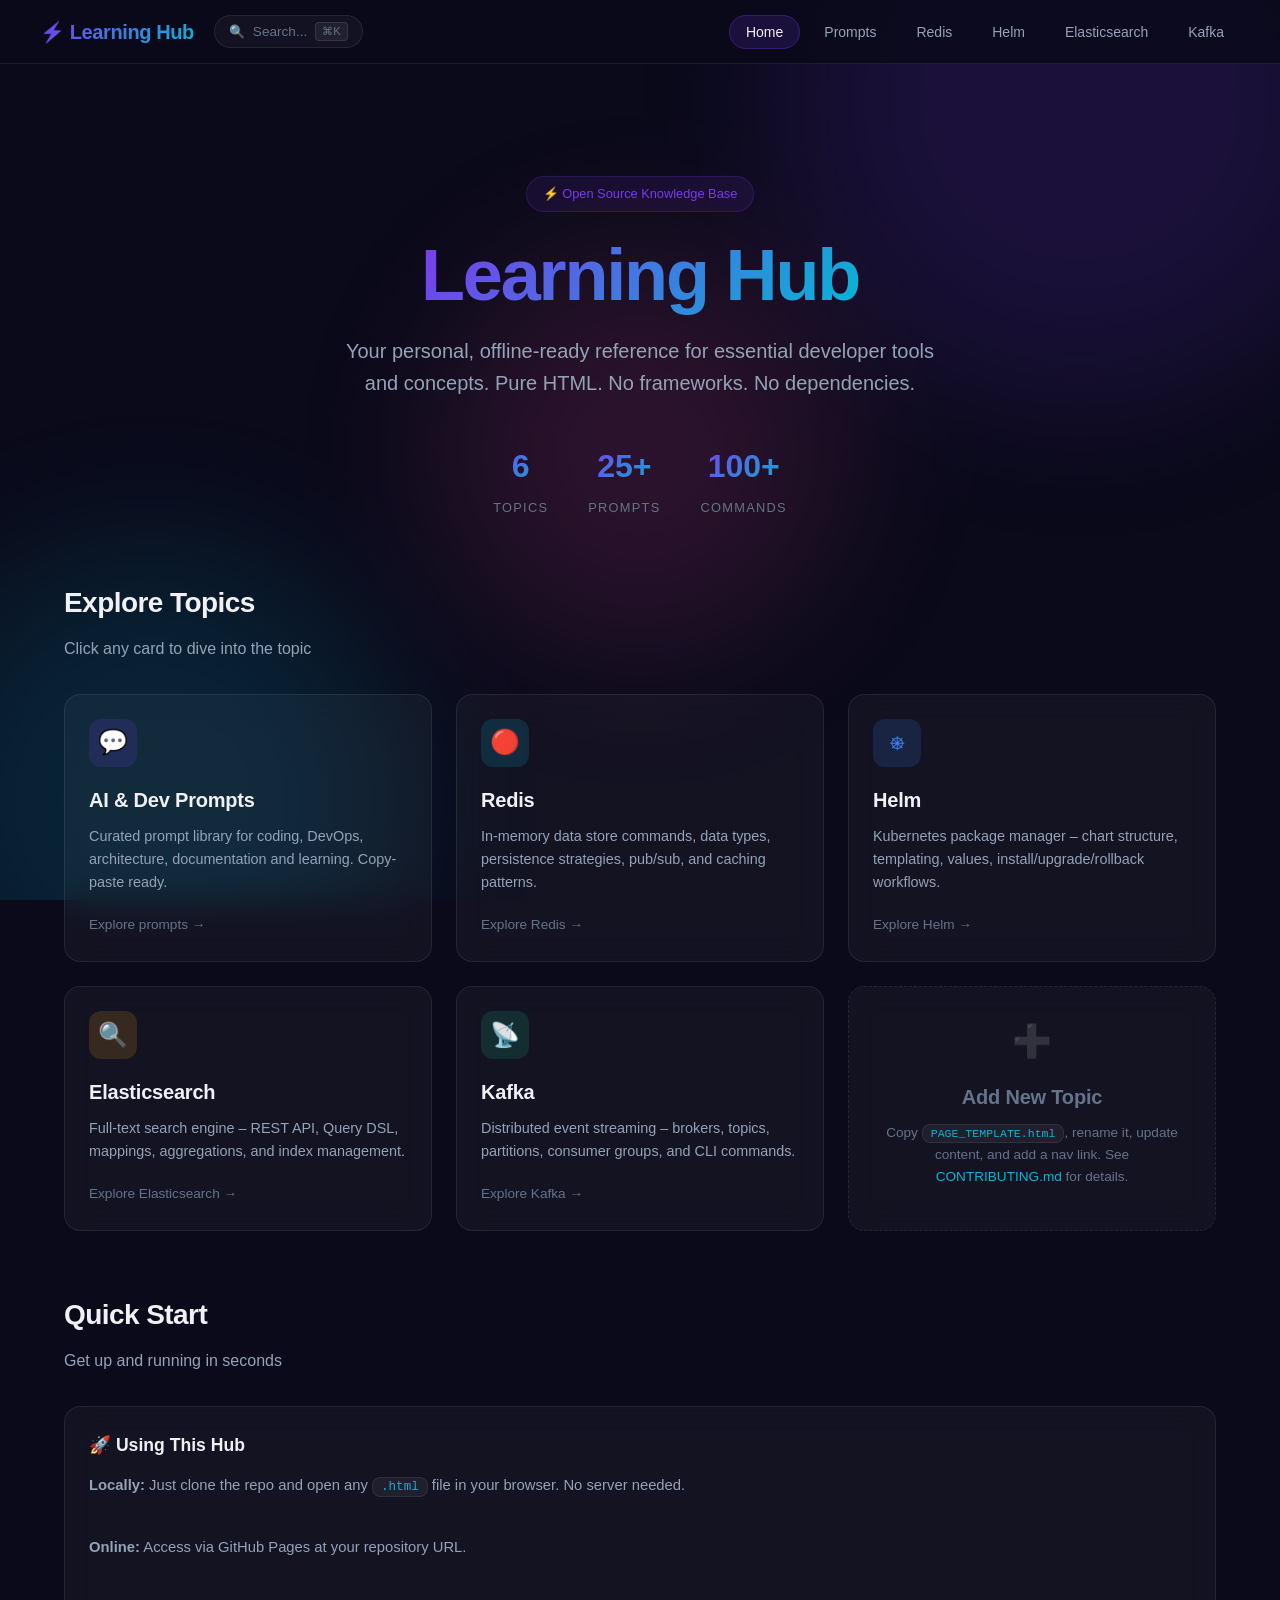
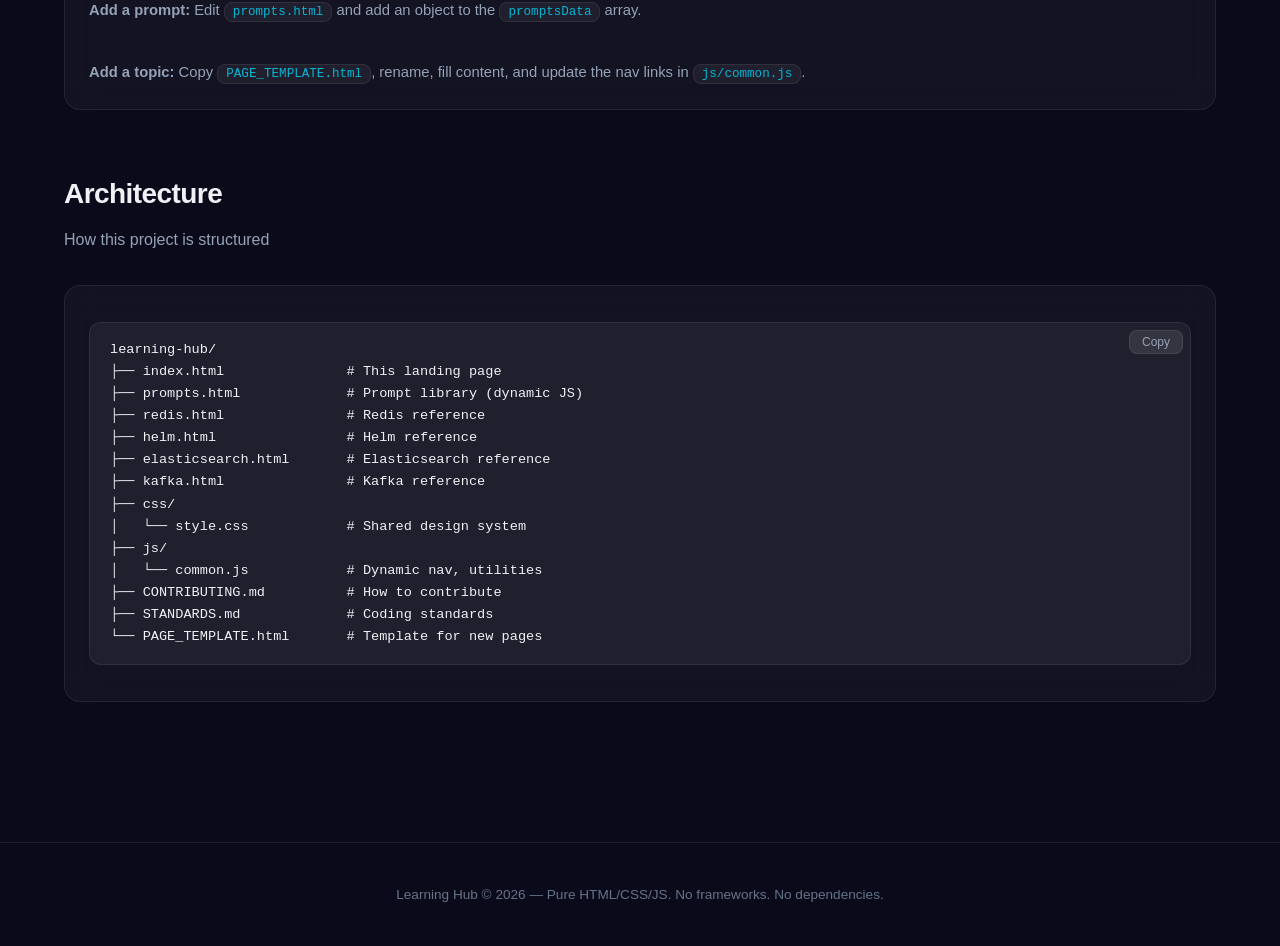
==== index.html @ e958914c "feat: Add global search, deep Kafka concepts, and AGENTS.md standards" ====
<!DOCTYPE html>
<html lang="en">
<head>
  <meta charset="UTF-8">
  <meta name="viewport" content="width=device-width, initial-scale=1.0">
  <title>Learning Hub – Your Personal Knowledge Base</title>
  <meta name="description" content="A curated collection of developer knowledge – prompts, Redis, Helm, Elasticsearch, Kafka and more. Pure HTML/CSS/JS, works offline.">
  <link rel="stylesheet" href="css/style.css">
</head>
<body>
  <div id="bg-orbs-placeholder"></div>
  <div id="nav-placeholder"></div>

  <main class="main-content">
    <div class="container">

      <!-- Hero Section -->
      <section class="hero">
        <div class="hero__badge">⚡ Open Source Knowledge Base</div>
        <h1 class="hero__title">
          <span class="hero__title-gradient">Learning Hub</span>
        </h1>
        <p class="hero__subtitle">
          Your personal, offline-ready reference for essential developer tools and concepts.
          Pure HTML. No frameworks. No dependencies.
        </p>
        <div class="hero__stats">
          <div class="hero__stat">
            <div class="hero__stat-number" id="stat-topics">6</div>
            <div class="hero__stat-label">Topics</div>
          </div>
          <div class="hero__stat">
            <div class="hero__stat-number" id="stat-prompts">25+</div>
            <div class="hero__stat-label">Prompts</div>
          </div>
          <div class="hero__stat">
            <div class="hero__stat-number" id="stat-commands">100+</div>
            <div class="hero__stat-label">Commands</div>
          </div>
        </div>
      </section>

      <!-- Topics Grid -->
      <section class="section reveal">
        <div class="section__header">
          <h2 class="section__title">Explore Topics</h2>
          <p class="section__subtitle">Click any card to dive into the topic</p>
        </div>

        <div class="topic-grid">

          <!-- Prompts -->
          <a href="prompts.html" class="topic-card card" id="card-prompts">
            <div class="topic-card__icon icon--purple">💬</div>
            <h3 class="topic-card__title">AI & Dev Prompts</h3>
            <p class="topic-card__desc">
              Curated prompt library for coding, DevOps, architecture, documentation and learning. Copy-paste ready.
            </p>
            <span class="topic-card__arrow">Explore prompts →</span>
          </a>

          <!-- Redis -->
          <a href="redis.html" class="topic-card card" id="card-redis">
            <div class="topic-card__icon icon--cyan">🔴</div>
            <h3 class="topic-card__title">Redis</h3>
            <p class="topic-card__desc">
              In-memory data store commands, data types, persistence strategies, pub/sub, and caching patterns.
            </p>
            <span class="topic-card__arrow">Explore Redis →</span>
          </a>

          <!-- Helm -->
          <a href="helm.html" class="topic-card card" id="card-helm">
            <div class="topic-card__icon icon--blue">⎈</div>
            <h3 class="topic-card__title">Helm</h3>
            <p class="topic-card__desc">
              Kubernetes package manager – chart structure, templating, values, install/upgrade/rollback workflows.
            </p>
            <span class="topic-card__arrow">Explore Helm →</span>
          </a>

          <!-- Elasticsearch -->
          <a href="elasticsearch.html" class="topic-card card" id="card-elasticsearch">
            <div class="topic-card__icon icon--orange">🔍</div>
            <h3 class="topic-card__title">Elasticsearch</h3>
            <p class="topic-card__desc">
              Full-text search engine – REST API, Query DSL, mappings, aggregations, and index management.
            </p>
            <span class="topic-card__arrow">Explore Elasticsearch →</span>
          </a>

          <!-- Kafka -->
          <a href="kafka.html" class="topic-card card" id="card-kafka">
            <div class="topic-card__icon icon--green">📡</div>
            <h3 class="topic-card__title">Kafka</h3>
            <p class="topic-card__desc">
              Distributed event streaming – brokers, topics, partitions, consumer groups, and CLI commands.
            </p>
            <span class="topic-card__arrow">Explore Kafka →</span>
          </a>

          <!-- Add New Topic Card -->
          <div class="card" id="card-add-new" style="border-style: dashed; display:flex; flex-direction:column; align-items:center; justify-content:center; text-align:center; min-height:200px;">
            <div style="font-size:2rem; margin-bottom:12px; opacity:0.4;">➕</div>
            <h3 class="topic-card__title" style="color: var(--text-muted);">Add New Topic</h3>
            <p class="topic-card__desc" style="color: var(--text-muted); font-size:0.85rem;">
              Copy <code>PAGE_TEMPLATE.html</code>, rename it, update content, and add a nav link.
              See <a href="CONTRIBUTING.md" style="color:var(--accent-cyan);">CONTRIBUTING.md</a> for details.
            </p>
          </div>

        </div>
      </section>

      <!-- Quick Start -->
      <section class="section reveal">
        <div class="section__header">
          <h2 class="section__title">Quick Start</h2>
          <p class="section__subtitle">Get up and running in seconds</p>
        </div>

        <div class="card content-card">
          <div class="content-card__title">🚀 Using This Hub</div>
          <div class="content-card__body">
            <p><strong>Locally:</strong> Just clone the repo and open any <code>.html</code> file in your browser. No server needed.</p>
            <br>
            <p><strong>Online:</strong> Access via GitHub Pages at your repository URL.</p>
            <br>
            <p><strong>Add a prompt:</strong> Edit <code>prompts.html</code> and add an object to the <code>promptsData</code> array.</p>
            <br>
            <p><strong>Add a topic:</strong> Copy <code>PAGE_TEMPLATE.html</code>, rename, fill content, and update the nav links in <code>js/common.js</code>.</p>
          </div>
        </div>
      </section>

      <!-- Architecture -->
      <section class="section reveal">
        <div class="section__header">
          <h2 class="section__title">Architecture</h2>
          <p class="section__subtitle">How this project is structured</p>
        </div>

        <div class="card content-card">
          <div class="code-block">
<pre><code>learning-hub/
├── index.html               # This landing page
├── prompts.html             # Prompt library (dynamic JS)
├── redis.html               # Redis reference
├── helm.html                # Helm reference
├── elasticsearch.html       # Elasticsearch reference
├── kafka.html               # Kafka reference
├── css/
│   └── style.css            # Shared design system
├── js/
│   └── common.js            # Dynamic nav, utilities
├── CONTRIBUTING.md          # How to contribute
├── STANDARDS.md             # Coding standards
└── PAGE_TEMPLATE.html       # Template for new pages</code></pre>
          </div>
        </div>
      </section>

    </div>
  </main>

  <div id="footer-placeholder"></div>
  <script src="js/search-data.js"></script>
  <script src="js/common.js"></script>
</body>
</html>
---- css/style.css ----
/* ============================================
   LEARNING HUB – Design System
   Pure CSS, no dependencies, mobile-first
   ============================================ */

/* --- CSS Variables (Design Tokens) --- */
:root {
  --bg-primary: #0a0a1a;
  --bg-secondary: #0f0f2a;
  --bg-surface: rgba(255, 255, 255, 0.03);
  --bg-surface-hover: rgba(255, 255, 255, 0.06);
  --bg-code: rgba(255, 255, 255, 0.05);

  --accent-purple: #7c3aed;
  --accent-cyan: #06b6d4;
  --accent-pink: #ec4899;
  --accent-green: #10b981;
  --accent-orange: #f59e0b;
  --accent-blue: #3b82f6;

  --gradient-accent: linear-gradient(135deg, var(--accent-purple), var(--accent-cyan));
  --gradient-hero: linear-gradient(135deg, #7c3aed 0%, #06b6d4 50%, #ec4899 100%);
  --gradient-warm: linear-gradient(135deg, var(--accent-orange), var(--accent-pink));

  --text-primary: #f0f0f5;
  --text-secondary: #94a3b8;
  --text-muted: #64748b;
  --text-accent: #a78bfa;

  --glass-bg: rgba(255, 255, 255, 0.04);
  --glass-border: rgba(255, 255, 255, 0.08);
  --glass-blur: blur(16px);
  --glass-shadow: 0 8px 32px rgba(0, 0, 0, 0.3);

  --radius-sm: 8px;
  --radius-md: 12px;
  --radius-lg: 16px;
  --radius-xl: 24px;
  --radius-full: 9999px;

  --transition-fast: all 0.2s cubic-bezier(0.4, 0, 0.2, 1);
  --transition-base: all 0.3s cubic-bezier(0.4, 0, 0.2, 1);
  --transition-slow: all 0.5s cubic-bezier(0.4, 0, 0.2, 1);

  --font-sans: 'Inter', -apple-system, BlinkMacSystemFont, 'Segoe UI', Roboto, sans-serif;
  --font-mono: 'JetBrains Mono', 'Fira Code', 'Cascadia Code', 'SF Mono', Consolas, monospace;

  --container-max: 1200px;
  --nav-height: 64px;
}

/* --- Reset & Base --- */
*, *::before, *::after {
  margin: 0;
  padding: 0;
  box-sizing: border-box;
}

html {
  scroll-behavior: smooth;
  -webkit-text-size-adjust: 100%;
}

body {
  font-family: var(--font-sans);
  background: var(--bg-primary);
  color: var(--text-primary);
  line-height: 1.7;
  min-height: 100vh;
  overflow-x: hidden;
  -webkit-font-smoothing: antialiased;
  -moz-osx-font-smoothing: grayscale;
}

a {
  color: var(--text-accent);
  text-decoration: none;
  transition: var(--transition-fast);
}

a:hover {
  color: var(--accent-cyan);
}

img {
  max-width: 100%;
  display: block;
}

/* --- Background Gradient Orbs --- */
.bg-orbs {
  position: fixed;
  top: 0;
  left: 0;
  width: 100%;
  height: 100%;
  pointer-events: none;
  z-index: 0;
  overflow: hidden;
}

.bg-orb {
  position: absolute;
  border-radius: 50%;
  filter: blur(80px);
  opacity: 0.15;
  animation: orbFloat 20s ease-in-out infinite;
}

.bg-orb--1 {
  width: 600px;
  height: 600px;
  background: var(--accent-purple);
  top: -200px;
  right: -100px;
  animation-delay: 0s;
}

.bg-orb--2 {
  width: 500px;
  height: 500px;
  background: var(--accent-cyan);
  bottom: -150px;
  left: -100px;
  animation-delay: -7s;
}

.bg-orb--3 {
  width: 400px;
  height: 400px;
  background: var(--accent-pink);
  top: 50%;
  left: 50%;
  transform: translate(-50%, -50%);
  animation-delay: -14s;
}

@keyframes orbFloat {
  0%, 100% { transform: translate(0, 0) scale(1); }
  25% { transform: translate(30px, -40px) scale(1.05); }
  50% { transform: translate(-20px, 20px) scale(0.95); }
  75% { transform: translate(40px, 30px) scale(1.02); }
}

/* --- Navigation --- */
.nav {
  position: fixed;
  top: 0;
  left: 0;
  right: 0;
  height: var(--nav-height);
  background: rgba(10, 10, 26, 0.85);
  backdrop-filter: var(--glass-blur);
  -webkit-backdrop-filter: var(--glass-blur);
  border-bottom: 1px solid var(--glass-border);
  z-index: 1000;
  display: flex;
  align-items: center;
  padding: 0 24px;
}

.nav__container {
  max-width: var(--container-max);
  width: 100%;
  margin: 0 auto;
  display: flex;
  align-items: center;
  justify-content: space-between;
}

.nav__logo {
  font-size: 1.25rem;
  font-weight: 700;
  background: var(--gradient-accent);
  -webkit-background-clip: text;
  -webkit-text-fill-color: transparent;
  background-clip: text;
  letter-spacing: -0.02em;
}

.nav__links {
  display: flex;
  gap: 8px;
  list-style: none;
  align-items: center;
}

.nav__link {
  padding: 8px 16px;
  border-radius: var(--radius-full);
  color: var(--text-secondary);
  font-size: 0.875rem;
  font-weight: 500;
  transition: var(--transition-fast);
  white-space: nowrap;
}

.nav__link:hover {
  color: var(--text-primary);
  background: var(--bg-surface-hover);
}

.nav__link--active {
  color: var(--text-primary);
  background: rgba(124, 58, 237, 0.15);
  border: 1px solid rgba(124, 58, 237, 0.3);
}

/* Mobile hamburger */
.nav__toggle {
  display: none;
  flex-direction: column;
  gap: 5px;
  background: none;
  border: none;
  cursor: pointer;
  padding: 8px;
  z-index: 1001;
}

.nav__toggle span {
  width: 24px;
  height: 2px;
  background: var(--text-primary);
  border-radius: 2px;
  transition: var(--transition-base);
}

.nav__toggle.active span:nth-child(1) {
  transform: rotate(45deg) translate(5px, 5px);
}

.nav__toggle.active span:nth-child(2) {
  opacity: 0;
}

.nav__toggle.active span:nth-child(3) {
  transform: rotate(-45deg) translate(5px, -5px);
}

/* --- Container --- */
.container {
  max-width: var(--container-max);
  margin: 0 auto;
  padding: 0 24px;
  position: relative;
  z-index: 1;
}

.main-content {
  padding-top: calc(var(--nav-height) + 32px);
  padding-bottom: 80px;
  min-height: 100vh;
}

/* --- Hero Section --- */
.hero {
  text-align: center;
  padding: 80px 0 60px;
}

.hero__badge {
  display: inline-flex;
  align-items: center;
  gap: 8px;
  padding: 6px 16px;
  background: rgba(124, 58, 237, 0.1);
  border: 1px solid rgba(124, 58, 237, 0.2);
  border-radius: var(--radius-full);
  font-size: 0.8rem;
  color: var(--accent-purple);
  margin-bottom: 24px;
  font-weight: 500;
}

.hero__title {
  font-size: clamp(2.5rem, 6vw, 4.5rem);
  font-weight: 800;
  line-height: 1.1;
  letter-spacing: -0.03em;
  margin-bottom: 20px;
}

.hero__title-gradient {
  background: var(--gradient-hero);
  -webkit-background-clip: text;
  -webkit-text-fill-color: transparent;
  background-clip: text;
  background-size: 200% 200%;
  animation: gradientShift 5s ease-in-out infinite;
}

@keyframes gradientShift {
  0%, 100% { background-position: 0% 50%; }
  50% { background-position: 100% 50%; }
}

.hero__subtitle {
  font-size: clamp(1rem, 2vw, 1.25rem);
  color: var(--text-secondary);
  max-width: 600px;
  margin: 0 auto 40px;
  line-height: 1.6;
}

.hero__stats {
  display: flex;
  justify-content: center;
  gap: 40px;
  flex-wrap: wrap;
}

.hero__stat {
  text-align: center;
}

.hero__stat-number {
  font-size: 2rem;
  font-weight: 700;
  background: var(--gradient-accent);
  -webkit-background-clip: text;
  -webkit-text-fill-color: transparent;
  background-clip: text;
}

.hero__stat-label {
  font-size: 0.8rem;
  color: var(--text-muted);
  text-transform: uppercase;
  letter-spacing: 0.1em;
  margin-top: 4px;
}

/* --- Section --- */
.section {
  margin-bottom: 60px;
}

.section__header {
  margin-bottom: 32px;
}

.section__title {
  font-size: 1.75rem;
  font-weight: 700;
  letter-spacing: -0.02em;
  margin-bottom: 8px;
}

.section__subtitle {
  color: var(--text-secondary);
  font-size: 1rem;
}

/* --- Glass Card --- */
.card {
  background: var(--glass-bg);
  backdrop-filter: var(--glass-blur);
  -webkit-backdrop-filter: var(--glass-blur);
  border: 1px solid var(--glass-border);
  border-radius: var(--radius-lg);
  padding: 24px;
  transition: var(--transition-base);
  position: relative;
  overflow: hidden;
}

.card::before {
  content: '';
  position: absolute;
  top: 0;
  left: 0;
  right: 0;
  height: 1px;
  background: linear-gradient(90deg, transparent, rgba(255,255,255,0.1), transparent);
  opacity: 0;
  transition: var(--transition-base);
}

.card:hover {
  background: var(--bg-surface-hover);
  border-color: rgba(255, 255, 255, 0.12);
  transform: translateY(-2px);
  box-shadow: var(--glass-shadow);
}

.card:hover::before {
  opacity: 1;
}

/* --- Topic Card (Landing Page) --- */
.topic-grid {
  display: grid;
  grid-template-columns: repeat(auto-fill, minmax(320px, 1fr));
  gap: 24px;
}

.topic-card {
  cursor: pointer;
  text-decoration: none;
  color: inherit;
  display: block;
}

.topic-card__icon {
  width: 48px;
  height: 48px;
  border-radius: var(--radius-md);
  display: flex;
  align-items: center;
  justify-content: center;
  font-size: 1.5rem;
  margin-bottom: 16px;
  transition: var(--transition-base);
}

.topic-card__title {
  font-size: 1.25rem;
  font-weight: 600;
  margin-bottom: 8px;
  letter-spacing: -0.01em;
}

.topic-card__desc {
  color: var(--text-secondary);
  font-size: 0.9rem;
  line-height: 1.6;
  margin-bottom: 16px;
}

.topic-card__arrow {
  color: var(--text-muted);
  font-size: 0.85rem;
  font-weight: 500;
  transition: var(--transition-fast);
  display: inline-flex;
  align-items: center;
  gap: 6px;
}

.topic-card:hover .topic-card__arrow {
  color: var(--accent-cyan);
  gap: 10px;
}

/* Icon color variants */
.icon--purple { background: rgba(124, 58, 237, 0.15); color: var(--accent-purple); }
.icon--cyan { background: rgba(6, 182, 212, 0.15); color: var(--accent-cyan); }
.icon--pink { background: rgba(236, 72, 153, 0.15); color: var(--accent-pink); }
.icon--green { background: rgba(16, 185, 129, 0.15); color: var(--accent-green); }
.icon--orange { background: rgba(245, 158, 11, 0.15); color: var(--accent-orange); }
.icon--blue { background: rgba(59, 130, 246, 0.15); color: var(--accent-blue); }

/* --- Content Cards (Topic Pages) --- */
.content-card {
  margin-bottom: 24px;
}

.content-card__title {
  font-size: 1.1rem;
  font-weight: 600;
  margin-bottom: 12px;
  display: flex;
  align-items: center;
  gap: 8px;
}

.content-card__body {
  color: var(--text-secondary);
  font-size: 0.925rem;
  line-height: 1.7;
}

/* --- Code Blocks --- */
pre {
  background: var(--bg-code);
  border: 1px solid var(--glass-border);
  border-radius: var(--radius-md);
  padding: 16px 20px;
  overflow-x: auto;
  margin: 12px 0;
  position: relative;
}

code {
  font-family: var(--font-mono);
  font-size: 0.85rem;
  line-height: 1.6;
}

:not(pre) > code {
  background: var(--bg-code);
  border: 1px solid var(--glass-border);
  padding: 2px 8px;
  border-radius: var(--radius-sm);
  font-size: 0.85em;
  color: var(--accent-cyan);
}

.code-block {
  position: relative;
}

.code-block__copy {
  position: absolute;
  top: 8px;
  right: 8px;
  background: rgba(255, 255, 255, 0.1);
  border: 1px solid var(--glass-border);
  color: var(--text-secondary);
  padding: 4px 12px;
  border-radius: var(--radius-sm);
  font-size: 0.75rem;
  cursor: pointer;
  transition: var(--transition-fast);
  font-family: var(--font-sans);
}

.code-block__copy:hover {
  background: rgba(255, 255, 255, 0.15);
  color: var(--text-primary);
}

/* --- Tables --- */
.table-wrapper {
  overflow-x: auto;
  margin: 12px 0;
  border-radius: var(--radius-md);
  border: 1px solid var(--glass-border);
}

table {
  width: 100%;
  border-collapse: collapse;
  font-size: 0.9rem;
}

thead {
  background: rgba(255, 255, 255, 0.05);
}

th {
  text-align: left;
  padding: 12px 16px;
  font-weight: 600;
  font-size: 0.8rem;
  text-transform: uppercase;
  letter-spacing: 0.05em;
  color: var(--text-secondary);
  border-bottom: 1px solid var(--glass-border);
}

td {
  padding: 10px 16px;
  border-bottom: 1px solid rgba(255, 255, 255, 0.03);
  color: var(--text-secondary);
}

tr:hover td {
  background: rgba(255, 255, 255, 0.02);
}

td code {
  color: var(--accent-cyan);
}

/* --- Filter / Search Bar --- */
.filter-bar {
  display: flex;
  flex-wrap: wrap;
  gap: 12px;
  align-items: center;
  margin-bottom: 24px;
}

.search-input {
  flex: 1;
  min-width: 200px;
  background: var(--glass-bg);
  border: 1px solid var(--glass-border);
  border-radius: var(--radius-full);
  padding: 10px 20px;
  color: var(--text-primary);
  font-family: var(--font-sans);
  font-size: 0.9rem;
  outline: none;
  transition: var(--transition-fast);
}

.search-input::placeholder {
  color: var(--text-muted);
}

.search-input:focus {
  border-color: rgba(124, 58, 237, 0.5);
  box-shadow: 0 0 0 3px rgba(124, 58, 237, 0.1);
}

.filter-btn {
  padding: 8px 18px;
  border-radius: var(--radius-full);
  border: 1px solid var(--glass-border);
  background: transparent;
  color: var(--text-secondary);
  font-family: var(--font-sans);
  font-size: 0.85rem;
  cursor: pointer;
  transition: var(--transition-fast);
  white-space: nowrap;
}

.filter-btn:hover {
  border-color: rgba(124, 58, 237, 0.4);
  color: var(--text-primary);
}

.filter-btn--active {
  background: rgba(124, 58, 237, 0.15);
  border-color: rgba(124, 58, 237, 0.4);
  color: var(--accent-purple);
}

/* --- Prompt Card --- */
.prompt-card {
  margin-bottom: 16px;
}

.prompt-card__header {
  display: flex;
  justify-content: space-between;
  align-items: flex-start;
  margin-bottom: 8px;
  gap: 12px;
}

.prompt-card__title {
  font-weight: 600;
  font-size: 1rem;
}

.prompt-card__category {
  font-size: 0.75rem;
  padding: 3px 10px;
  border-radius: var(--radius-full);
  background: rgba(124, 58, 237, 0.12);
  color: var(--accent-purple);
  white-space: nowrap;
  font-weight: 500;
}

.prompt-card__text {
  color: var(--text-secondary);
  font-size: 0.9rem;
  line-height: 1.7;
  margin-bottom: 12px;
}

.prompt-card__tags {
  display: flex;
  flex-wrap: wrap;
  gap: 6px;
  margin-bottom: 12px;
}

.prompt-card__tag {
  font-size: 0.72rem;
  padding: 2px 8px;
  border-radius: var(--radius-full);
  background: rgba(6, 182, 212, 0.1);
  color: var(--accent-cyan);
}

.prompt-card__copy {
  display: inline-flex;
  align-items: center;
  gap: 6px;
  padding: 6px 14px;
  border-radius: var(--radius-sm);
  border: 1px solid var(--glass-border);
  background: transparent;
  color: var(--text-secondary);
  font-family: var(--font-sans);
  font-size: 0.8rem;
  cursor: pointer;
  transition: var(--transition-fast);
}

.prompt-card__copy:hover {
  background: rgba(255, 255, 255, 0.05);
  color: var(--text-primary);
}

/* --- Info Box --- */
.info-box {
  background: rgba(124, 58, 237, 0.08);
  border: 1px solid rgba(124, 58, 237, 0.2);
  border-radius: var(--radius-md);
  padding: 20px;
  margin-bottom: 32px;
}

.info-box__title {
  font-weight: 600;
  margin-bottom: 8px;
  color: var(--accent-purple);
  display: flex;
  align-items: center;
  gap: 8px;
}

.info-box__text {
  color: var(--text-secondary);
  font-size: 0.9rem;
  line-height: 1.7;
}

/* --- Scroll-to-top --- */
.scroll-top {
  position: fixed;
  bottom: 24px;
  right: 24px;
  width: 44px;
  height: 44px;
  border-radius: 50%;
  background: var(--gradient-accent);
  border: none;
  color: white;
  font-size: 1.25rem;
  cursor: pointer;
  z-index: 999;
  opacity: 0;
  transform: translateY(20px);
  transition: var(--transition-base);
  display: flex;
  align-items: center;
  justify-content: center;
  box-shadow: 0 4px 20px rgba(124, 58, 237, 0.3);
}

.scroll-top.visible {
  opacity: 1;
  transform: translateY(0);
}

.scroll-top:hover {
  transform: translateY(-2px);
  box-shadow: 0 6px 25px rgba(124, 58, 237, 0.4);
}

/* --- Footer --- */
.footer {
  text-align: center;
  padding: 40px 24px;
  border-top: 1px solid var(--glass-border);
  color: var(--text-muted);
  font-size: 0.85rem;
}

/* --- Scroll Reveal Animation --- */
.reveal {
  opacity: 0;
  transform: translateY(24px);
  transition: opacity 0.6s ease, transform 0.6s ease;
}

.reveal.revealed {
  opacity: 1;
  transform: translateY(0);
}

/* --- Badges --- */
.badge {
  display: inline-flex;
  align-items: center;
  gap: 4px;
  padding: 3px 10px;
  border-radius: var(--radius-full);
  font-size: 0.72rem;
  font-weight: 500;
}

.badge--purple { background: rgba(124,58,237,0.12); color: var(--accent-purple); }
.badge--cyan { background: rgba(6,182,212,0.12); color: var(--accent-cyan); }
.badge--green { background: rgba(16,185,129,0.12); color: var(--accent-green); }
.badge--pink { background: rgba(236,72,153,0.12); color: var(--accent-pink); }
.badge--orange { background: rgba(245,158,11,0.12); color: var(--accent-orange); }

/* --- Mobile Responsive --- */
@media (max-width: 768px) {
  .nav__links {
    position: fixed;
    top: 0;
    right: -100%;
    width: 280px;
    height: 100vh;
    background: rgba(10, 10, 26, 0.98);
    backdrop-filter: var(--glass-blur);
    -webkit-backdrop-filter: var(--glass-blur);
    flex-direction: column;
    padding: 80px 24px 24px;
    gap: 4px;
    transition: var(--transition-base);
    border-left: 1px solid var(--glass-border);
  }

  .nav__links.open {
    right: 0;
  }

  .nav__link {
    width: 100%;
    padding: 12px 16px;
    border-radius: var(--radius-md);
  }

  .nav__toggle {
    display: flex;
  }

  .hero {
    padding: 40px 0 40px;
  }

  .hero__stats {
    gap: 24px;
  }

  .topic-grid {
    grid-template-columns: 1fr;
    gap: 16px;
  }

  .filter-bar {
    flex-direction: column;
    align-items: stretch;
  }

  .search-input {
    min-width: unset;
  }

  .section__title {
    font-size: 1.4rem;
  }

  .card {
    padding: 20px;
  }

  .prompt-card__header {
    flex-direction: column;
    gap: 6px;
  }
}

@media (max-width: 480px) {
  .hero__title {
    font-size: 2rem;
  }

  .hero__subtitle {
    font-size: 0.95rem;
  }

  .container {
    padding: 0 16px;
  }

  .hero__stat-number {
    font-size: 1.5rem;
  }
}

/* --- Page-specific accent overrides --- */
.page--prompts .topic-card__icon,
.page--prompts .info-box {
  border-color: rgba(124, 58, 237, 0.2);
}

.page--redis .section__title { color: #ef4444; }
.page--helm .section__title { color: #3b82f6; }
.page--elasticsearch .section__title { color: #f59e0b; }
.page--kafka .section__title { color: #10b981; }

/* --- Utility Classes --- */
.text-gradient {
  background: var(--gradient-accent);
  -webkit-background-clip: text;
  -webkit-text-fill-color: transparent;
  background-clip: text;
}

.mt-1 { margin-top: 8px; }
.mt-2 { margin-top: 16px; }
.mt-3 { margin-top: 24px; }
.mb-1 { margin-bottom: 8px; }
.mb-2 { margin-bottom: 16px; }
.mb-3 { margin-bottom: 24px; }
.text-center { text-align: center; }
.text-muted { color: var(--text-muted); }

/* --- Nav Search Button --- */
.nav__search-btn {
  display: flex;
  align-items: center;
  gap: 8px;
  padding: 6px 14px;
  background: var(--glass-bg);
  border: 1px solid var(--glass-border);
  border-radius: var(--radius-full);
  color: var(--text-muted);
  font-family: var(--font-sans);
  font-size: 0.85rem;
  cursor: pointer;
  transition: var(--transition-fast);
  margin: 0 auto 0 20px;
  max-width: 220px;
  flex-shrink: 0;
}

.nav__search-btn:hover {
  border-color: rgba(124, 58, 237, 0.4);
  color: var(--text-secondary);
  background: var(--bg-surface-hover);
}

.nav__search-icon { font-size: 0.8rem; }

.nav__search-label {
  flex: 1;
  text-align: left;
  white-space: nowrap;
  overflow: hidden;
  text-overflow: ellipsis;
}

.nav__search-shortcut {
  font-size: 0.7rem;
  padding: 2px 6px;
  background: rgba(255, 255, 255, 0.06);
  border: 1px solid rgba(255, 255, 255, 0.1);
  border-radius: 4px;
  color: var(--text-muted);
}

@media (max-width: 768px) {
  .nav__search-btn {
    margin: 0 8px 0 auto;
    padding: 6px 10px;
    max-width: unset;
  }
  .nav__search-label,
  .nav__search-shortcut { display: none; }
}

/* --- Global Search Overlay --- */
.search-overlay {
  position: fixed;
  inset: 0;
  z-index: 9999;
  background: rgba(0, 0, 0, 0.6);
  backdrop-filter: blur(4px);
  -webkit-backdrop-filter: blur(4px);
  display: flex;
  align-items: flex-start;
  justify-content: center;
  padding-top: 12vh;
  opacity: 0;
  visibility: hidden;
  transition: opacity 0.2s ease, visibility 0.2s ease;
}

.search-overlay.active {
  opacity: 1;
  visibility: visible;
}

.search-modal {
  width: 90%;
  max-width: 640px;
  background: rgba(15, 15, 42, 0.98);
  border: 1px solid var(--glass-border);
  border-radius: var(--radius-lg);
  box-shadow: 0 20px 60px rgba(0, 0, 0, 0.5);
  overflow: hidden;
  transform: translateY(-10px) scale(0.98);
  transition: transform 0.2s ease;
}

.search-overlay.active .search-modal {
  transform: translateY(0) scale(1);
}

.search-modal__header {
  display: flex;
  align-items: center;
  gap: 12px;
  padding: 16px 20px;
  border-bottom: 1px solid var(--glass-border);
}

.search-modal__icon {
  font-size: 1.1rem;
  flex-shrink: 0;
}

.search-modal__input {
  flex: 1;
  background: transparent;
  border: none;
  outline: none;
  color: var(--text-primary);
  font-family: var(--font-sans);
  font-size: 1rem;
}

.search-modal__input::placeholder {
  color: var(--text-muted);
}

.search-modal__close {
  background: rgba(255, 255, 255, 0.06);
  border: 1px solid rgba(255, 255, 255, 0.1);
  border-radius: 4px;
  color: var(--text-muted);
  font-family: var(--font-sans);
  font-size: 0.7rem;
  padding: 3px 8px;
  cursor: pointer;
  flex-shrink: 0;
}

.search-modal__results {
  max-height: 400px;
  overflow-y: auto;
  padding: 8px;
}

.search-modal__empty {
  padding: 32px 16px;
  text-align: center;
  color: var(--text-muted);
  font-size: 0.9rem;
}

.search-result {
  display: block;
  padding: 12px 16px;
  border-radius: var(--radius-md);
  text-decoration: none;
  color: inherit;
  transition: var(--transition-fast);
  cursor: pointer;
  border: 1px solid transparent;
}

.search-result:hover,
.search-result--selected {
  background: rgba(124, 58, 237, 0.1);
  border-color: rgba(124, 58, 237, 0.2);
}

.search-result__page {
  font-size: 0.72rem;
  text-transform: uppercase;
  letter-spacing: 0.08em;
  color: var(--accent-purple);
  margin-bottom: 2px;
}

.search-result__section {
  font-size: 0.95rem;
  font-weight: 600;
  color: var(--text-primary);
  margin-bottom: 4px;
}

.search-result__preview {
  font-size: 0.82rem;
  color: var(--text-muted);
  line-height: 1.5;
  overflow: hidden;
  text-overflow: ellipsis;
  white-space: nowrap;
}

.search-result__preview mark {
  background: rgba(124, 58, 237, 0.3);
  color: var(--text-primary);
  border-radius: 2px;
  padding: 0 2px;
}

.search-modal__more {
  padding: 12px 16px;
  text-align: center;
  color: var(--text-muted);
  font-size: 0.8rem;
}

.search-modal__footer {
  display: flex;
  gap: 16px;
  padding: 10px 20px;
  border-top: 1px solid var(--glass-border);
  justify-content: center;
}

.search-modal__hint {
  font-size: 0.72rem;
  color: var(--text-muted);
  display: flex;
  align-items: center;
  gap: 4px;
}

.search-modal__hint kbd {
  background: rgba(255, 255, 255, 0.06);
  border: 1px solid rgba(255, 255, 255, 0.1);
  border-radius: 3px;
  padding: 1px 5px;
  font-family: var(--font-sans);
  font-size: 0.68rem;
}

/* --- Paragraph & List Styles (content pages) --- */
.content-card__body p {
  margin-bottom: 12px;
}

.content-card__body p:last-child {
  margin-bottom: 0;
}

.content-card__body ul,
.content-card__body ol {
  padding-left: 20px;
  margin-bottom: 12px;
}

.content-card__body li {
  margin-bottom: 6px;
  color: var(--text-secondary);
  line-height: 1.7;
}
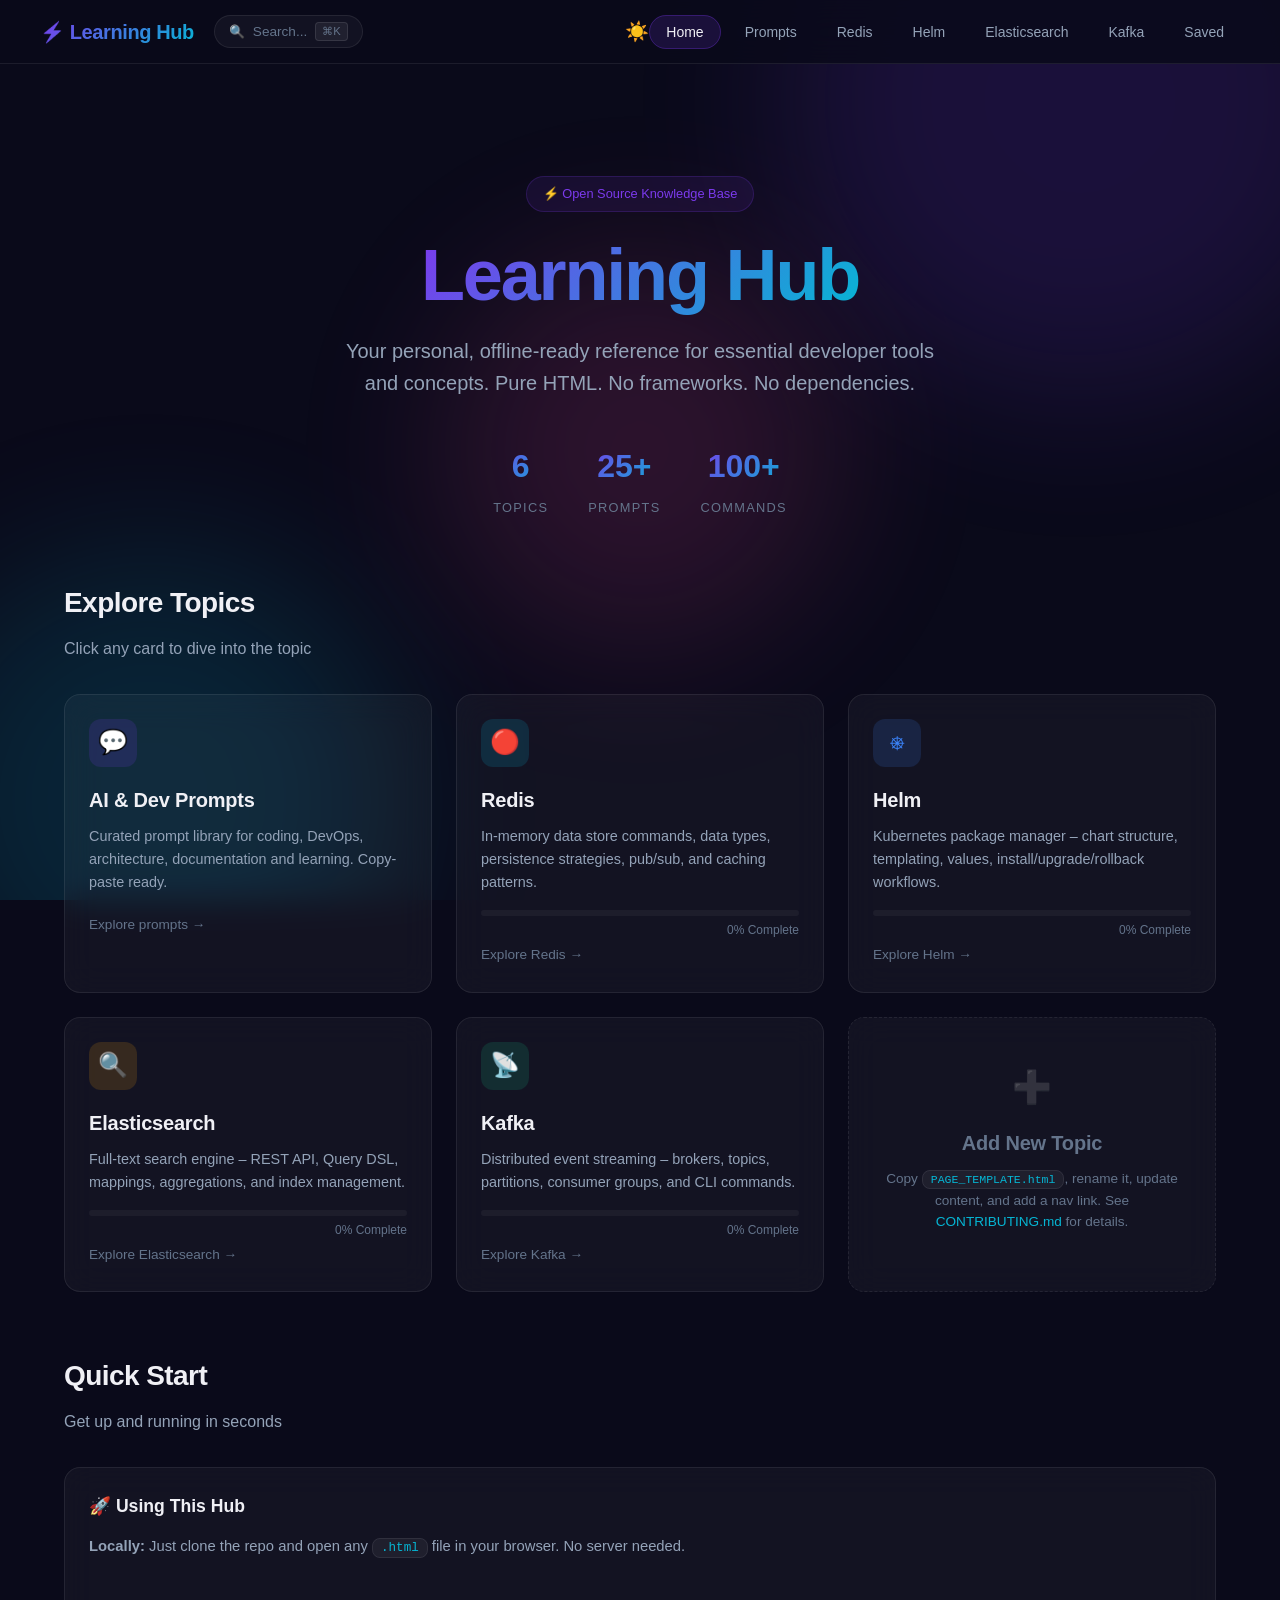
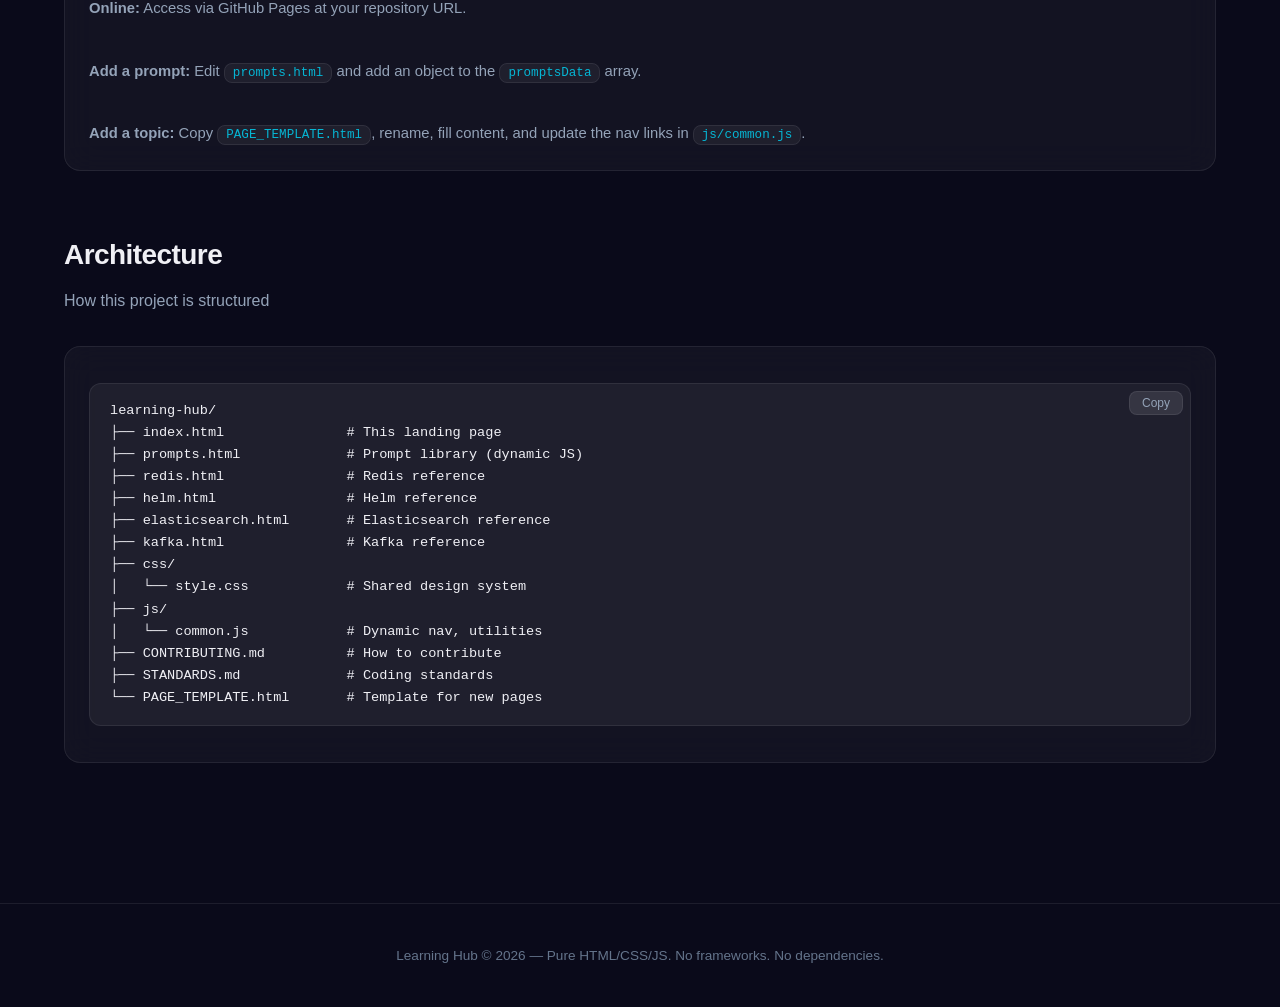
==== commit 66219afb: "feat: Add interactive localStorage features (Theme, Bookmarks, Progress)" ====
--- a/index.html
+++ b/index.html
@@ -56,6 +56,10 @@
             <p class="topic-card__desc">
               Curated prompt library for coding, DevOps, architecture, documentation and learning. Copy-paste ready.
             </p>
+            <div class="topic-progress" data-page="prompts" data-total="0">
+              <div class="topic-progress-bar"><div class="topic-progress-fill"></div></div>
+              <span class="topic-progress-text"></span>
+            </div>
             <span class="topic-card__arrow">Explore prompts →</span>
           </a>
 
@@ -66,6 +70,10 @@
             <p class="topic-card__desc">
               In-memory data store commands, data types, persistence strategies, pub/sub, and caching patterns.
             </p>
+            <div class="topic-progress" data-page="redis" data-total="7">
+              <div class="topic-progress-bar"><div class="topic-progress-fill"></div></div>
+              <span class="topic-progress-text">0%</span>
+            </div>
             <span class="topic-card__arrow">Explore Redis →</span>
           </a>
 
@@ -76,6 +84,10 @@
             <p class="topic-card__desc">
               Kubernetes package manager – chart structure, templating, values, install/upgrade/rollback workflows.
             </p>
+            <div class="topic-progress" data-page="helm" data-total="6">
+              <div class="topic-progress-bar"><div class="topic-progress-fill"></div></div>
+              <span class="topic-progress-text">0%</span>
+            </div>
             <span class="topic-card__arrow">Explore Helm →</span>
           </a>
 
@@ -86,6 +98,10 @@
             <p class="topic-card__desc">
               Full-text search engine – REST API, Query DSL, mappings, aggregations, and index management.
             </p>
+            <div class="topic-progress" data-page="elasticsearch" data-total="6">
+              <div class="topic-progress-bar"><div class="topic-progress-fill"></div></div>
+              <span class="topic-progress-text">0%</span>
+            </div>
             <span class="topic-card__arrow">Explore Elasticsearch →</span>
           </a>
 
@@ -96,6 +112,10 @@
             <p class="topic-card__desc">
               Distributed event streaming – brokers, topics, partitions, consumer groups, and CLI commands.
             </p>
+            <div class="topic-progress" data-page="kafka" data-total="6">
+              <div class="topic-progress-bar"><div class="topic-progress-fill"></div></div>
+              <span class="topic-progress-text">0%</span>
+            </div>
             <span class="topic-card__arrow">Explore Kafka →</span>
           </a>
 
@@ -166,5 +186,29 @@
   <div id="footer-placeholder"></div>
   <script src="js/search-data.js"></script>
   <script src="js/common.js"></script>
+  <script>
+    document.addEventListener('DOMContentLoaded', function() {
+      // Initialize progress bars
+      if (window.LearningHubStorage) {
+        var progressElements = document.querySelectorAll('.topic-progress');
+        for (var i = 0; i < progressElements.length; i++) {
+          var el = progressElements[i];
+          var pageId = el.getAttribute('data-page');
+          var total = parseInt(el.getAttribute('data-total'), 10);
+          
+          if (total > 0) {
+            var percent = window.LearningHubStorage.getTopicProgress(pageId, total);
+            var fill = el.querySelector('.topic-progress-fill');
+            var text = el.querySelector('.topic-progress-text');
+            
+            if (fill) fill.style.width = percent + '%';
+            if (text) text.innerText = percent + '% Complete';
+          } else {
+            el.style.display = 'none'; // Hide if no sections are available to track
+          }
+        }
+      }
+    });
+  </script>
 </body>
 </html>
--- a/css/style.css
+++ b/css/style.css
@@ -47,6 +47,24 @@
 
   --container-max: 1200px;
   --nav-height: 64px;
+}
+
+/* --- Light Mode Variables --- */
+body.theme-light {
+  --bg-primary: #f8fafc;
+  --bg-secondary: #f1f5f9;
+  --bg-surface: rgba(255, 255, 255, 0.7);
+  --bg-surface-hover: rgba(255, 255, 255, 0.9);
+  --bg-code: rgba(15, 23, 42, 0.05);
+
+  --text-primary: #0f172a;
+  --text-secondary: #334155;
+  --text-muted: #64748b;
+  --text-accent: #6d28d9;
+
+  --glass-bg: rgba(255, 255, 255, 0.8);
+  --glass-border: rgba(0, 0, 0, 0.05);
+  --glass-shadow: 0 8px 32px rgba(0, 0, 0, 0.05);
 }
 
 /* --- Reset & Base --- */
@@ -1143,3 +1161,99 @@
   color: var(--text-secondary);
   line-height: 1.7;
 }
+
+/* --- Interactive Feature Styles --- */
+
+/* Bookmark Button */
+.bookmark-btn {
+  background: var(--glass-bg);
+  border: 1px solid var(--glass-border);
+  color: var(--text-muted);
+  width: 32px;
+  height: 32px;
+  border-radius: var(--radius-md);
+  display: inline-flex;
+  align-items: center;
+  justify-content: center;
+  cursor: pointer;
+  transition: var(--transition-fast);
+  font-size: 1.1rem;
+}
+.bookmark-btn:hover {
+  background: var(--bg-surface-hover);
+  color: var(--accent-orange);
+  transform: scale(1.1);
+}
+.bookmark-btn.active {
+  color: var(--accent-orange);
+  border-color: var(--accent-orange);
+  background: rgba(245, 158, 11, 0.1);
+}
+
+/* Mark as Read Button */
+.mark-read-btn {
+  background: var(--glass-bg);
+  border: 1px solid var(--glass-border);
+  color: var(--text-secondary);
+  padding: 8px 16px;
+  border-radius: var(--radius-full);
+  display: inline-flex;
+  align-items: center;
+  gap: 8px;
+  cursor: pointer;
+  font-family: var(--font-sans);
+  font-size: 0.9rem;
+  font-weight: 500;
+  transition: var(--transition-fast);
+  margin-top: 16px;
+}
+.mark-read-btn:hover {
+  background: var(--bg-surface-hover);
+  border-color: var(--accent-green);
+  color: var(--text-primary);
+}
+.mark-read-btn.completed {
+  background: rgba(16, 185, 129, 0.1);
+  border-color: var(--accent-green);
+  color: var(--accent-green);
+}
+.mark-read-btn.completed::before {
+  content: '✓';
+  font-weight: bold;
+}
+.mark-read-btn:not(.completed)::before {
+  content: '○';
+}
+
+/* Section Completion Styling */
+.section.completed .section__title {
+  text-decoration: line-through;
+  opacity: 0.7;
+}
+
+/* Progress Ring / Bar */
+.topic-progress {
+  margin-top: 16px;
+  width: 100%;
+}
+.topic-progress-bar {
+  height: 6px;
+  background: var(--glass-bg);
+  border-radius: var(--radius-full);
+  overflow: hidden;
+  position: relative;
+}
+.topic-progress-fill {
+  height: 100%;
+  background: var(--gradient-accent);
+  width: 0%;
+  transition: width 0.5s ease-out;
+  border-radius: var(--radius-full);
+}
+.topic-progress-text {
+  font-size: 0.75rem;
+  color: var(--text-muted);
+  margin-top: 4px;
+  display: block;
+  text-align: right;
+}
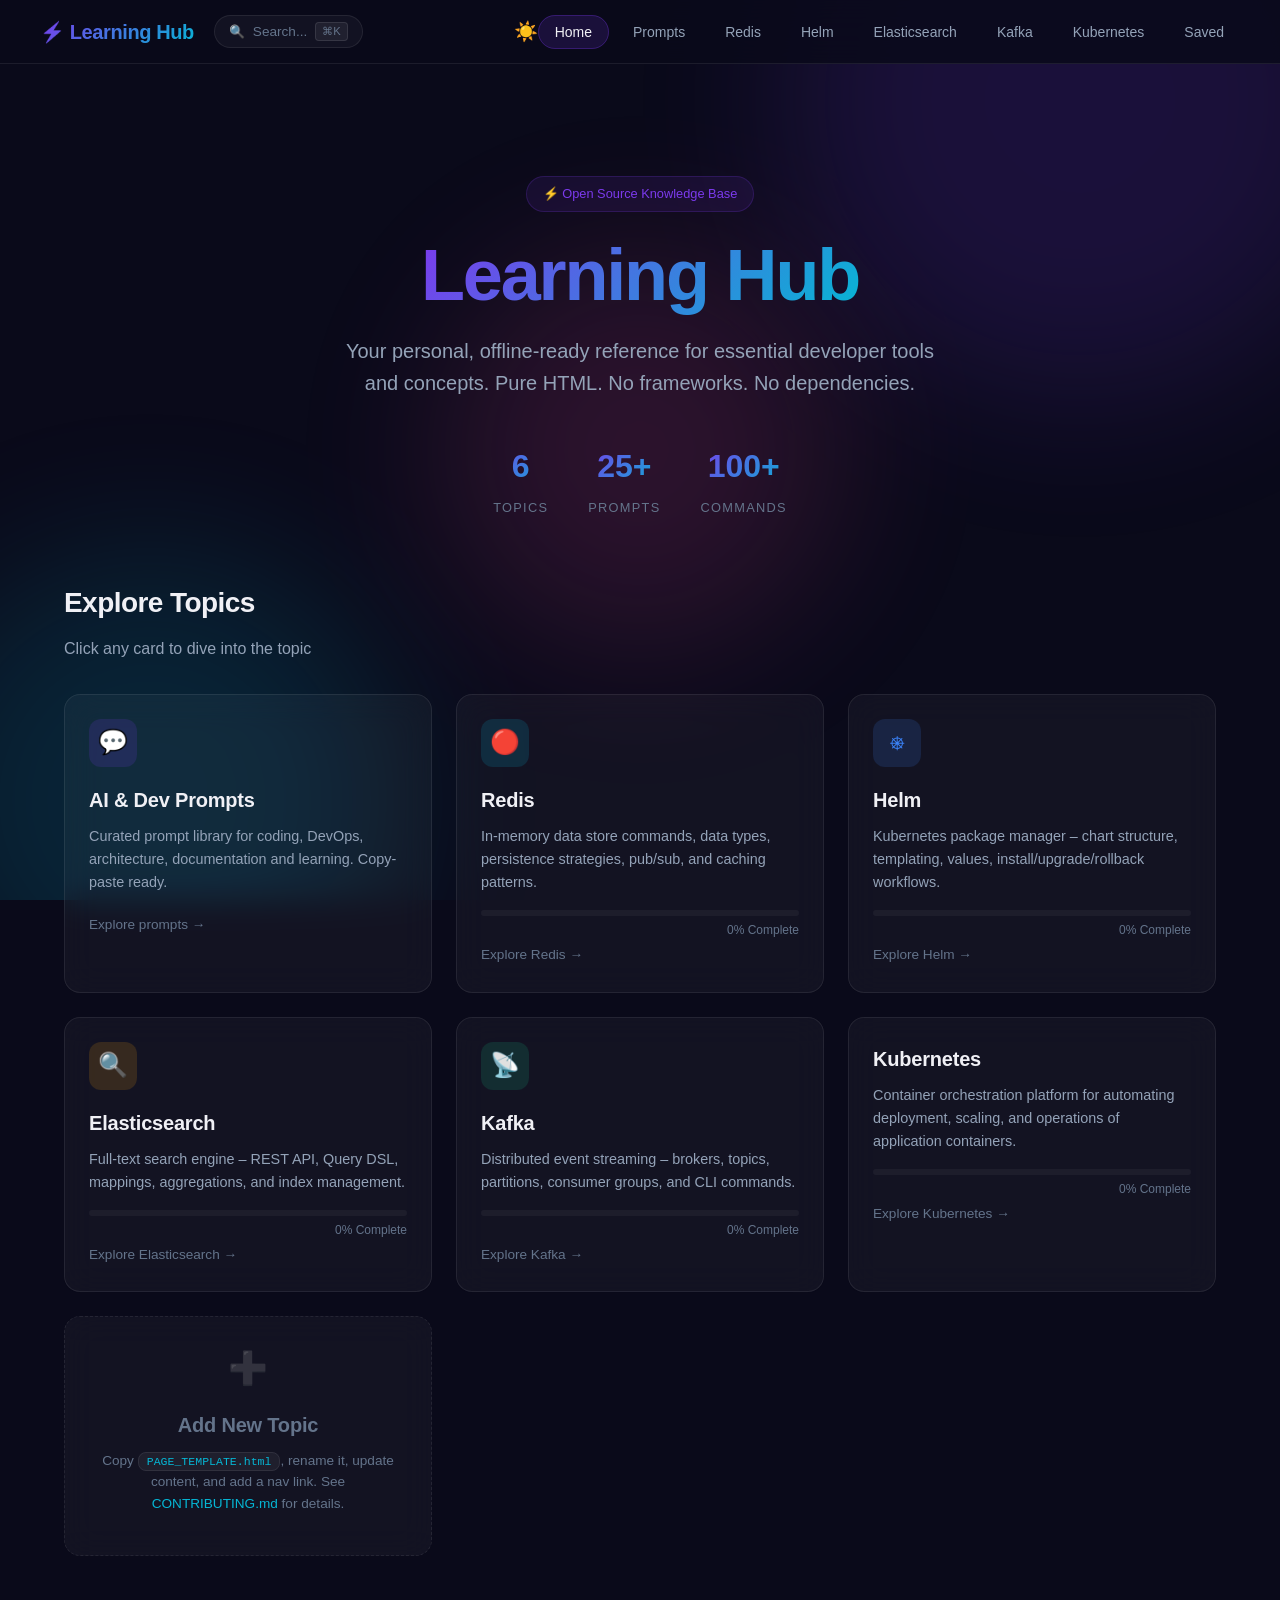
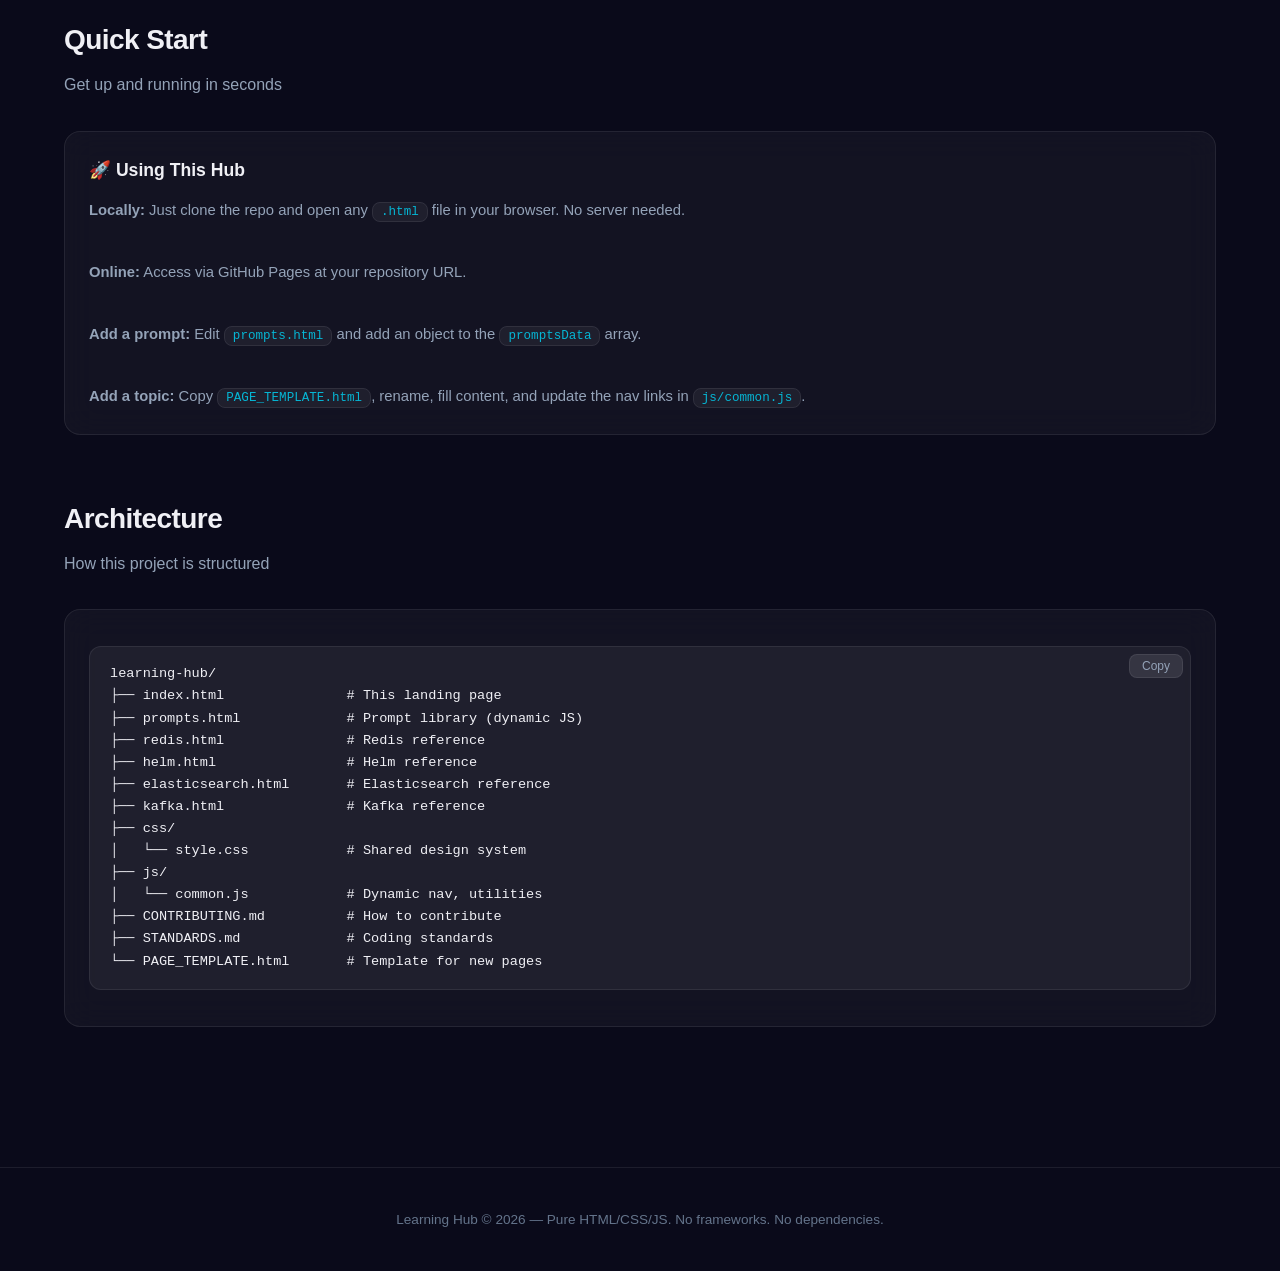
==== commit 2eb70f4c: "feat: Add local search and agentskills standard" ====
--- a/index.html
+++ b/index.html
@@ -117,6 +117,18 @@
               <span class="topic-progress-text">0%</span>
             </div>
             <span class="topic-card__arrow">Explore Kafka →</span>
+          </a>
+
+          <a href="kubernetes.html" class="card topic-card reveal">
+            <h3 class="topic-card__title">Kubernetes</h3>
+            <p class="topic-card__desc">
+              Container orchestration platform for automating deployment, scaling, and operations of application containers.
+            </p>
+            <div class="topic-progress" data-page="kubernetes" data-total="4">
+              <div class="topic-progress-bar"><div class="topic-progress-fill"></div></div>
+              <span class="topic-progress-text">0%</span>
+            </div>
+            <span class="topic-card__arrow">Explore Kubernetes →</span>
           </a>
 
           <!-- Add New Topic Card -->
--- a/css/style.css
+++ b/css/style.css
@@ -319,6 +319,42 @@
   max-width: 600px;
   margin: 0 auto 40px;
   line-height: 1.6;
+}
+
+/* Local Search */
+.local-search-container {
+  max-width: 600px;
+  margin: 0 auto 32px auto;
+  position: relative;
+}
+
+.local-search-input {
+  width: 100%;
+  padding: 14px 20px 14px 45px;
+  background: var(--glass-bg);
+  border: 1px solid var(--glass-border);
+  border-radius: var(--radius-full);
+  color: var(--text-primary);
+  font-size: 1.1rem;
+  font-family: var(--font-sans);
+  outline: none;
+  transition: var(--transition-fast);
+  box-shadow: 0 4px 12px rgba(0, 0, 0, 0.1);
+}
+
+.local-search-input:focus {
+  border-color: var(--accent-cyan);
+  box-shadow: 0 0 0 2px rgba(6, 182, 212, 0.2), 0 4px 12px rgba(0, 0, 0, 0.1);
+}
+
+.local-search-icon {
+  position: absolute;
+  left: 16px;
+  top: 50%;
+  transform: translateY(-50%);
+  color: var(--text-muted);
+  font-size: 1.2rem;
+  pointer-events: none;
 }
 
 .hero__stats {
@@ -1190,6 +1226,24 @@
   background: rgba(245, 158, 11, 0.1);
 }
 
+/* Anchor Link Button */
+.anchor-link-btn {
+  background: transparent;
+  border: none;
+  color: var(--text-muted);
+  cursor: pointer;
+  opacity: 0.3;
+  transition: var(--transition-fast);
+  margin-left: 8px;
+  font-size: 1.1rem;
+  padding: 0 4px;
+}
+.section__title:hover .anchor-link-btn,
+.anchor-link-btn:hover {
+  opacity: 1;
+  color: var(--accent-cyan);
+}
+
 /* Mark as Read Button */
 .mark-read-btn {
   background: var(--glass-bg);
